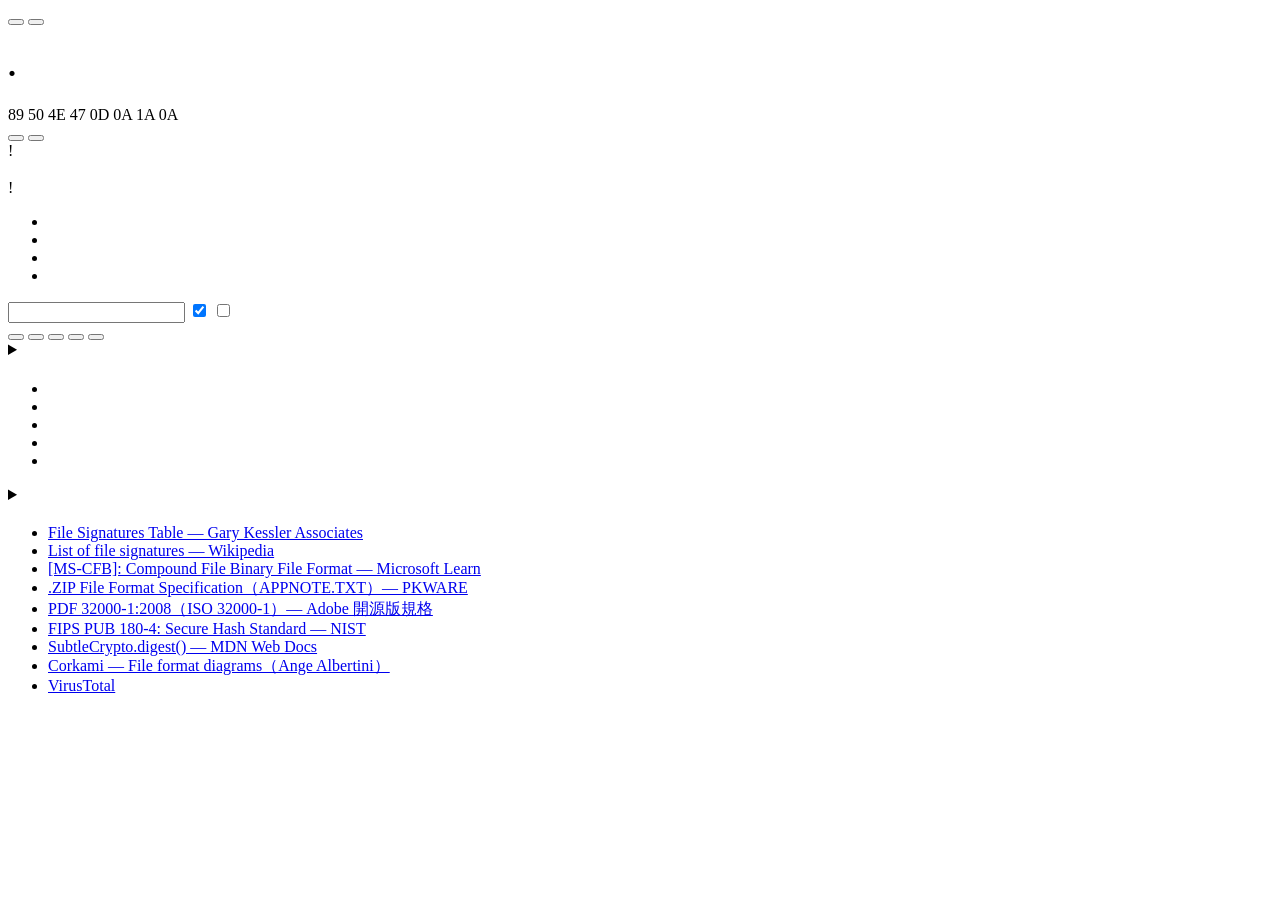
==== index.html @ cc5f7532 "Add files via upload" ====
<!DOCTYPE html>
<html lang="zh-Hant" data-theme="light">
<head>
<meta charset="UTF-8">
<meta name="viewport" content="width=device-width, initial-scale=1.0, viewport-fit=cover">
<title>檔案簽章鑑識台（離線版）</title>
<link rel="icon" type="image/svg+xml" href="assets/favicon.svg">

<!--
  這份工具刻意拆成 index.html / css/styles.css / js/*.js 幾個檔案，
  方便之後維護、除錯或加新格式時只改對應的一個檔案。
  所有檔案都是相對路徑，離線狀態下用瀏覽器直接打開 index.html 就能跑，
  不需要架伺服器，但整個資料夾（含 css/ 與 js/ 子目錄）要保持在一起，
  不要只複製 index.html 出去單獨用。
-->
<link rel="stylesheet" href="css/styles.css">
</head>
<body>
<div class="wrap">

  <header>
    <div class="header-top">
      <div class="tag" data-i18n="app.tag"><span class="dot"></span></div>
      <div class="lang-theme-group">
        <button class="theme-toggle" id="langToggle"></button>
        <button class="theme-toggle" id="themeToggle" data-i18n="theme.light"></button>
      </div>
    </div>
    <h1><span data-i18n="app.title"></span><span class="byte">.</span></h1>
    <p data-i18n-html="app.subtitle"></p>
  </header>

  <noscript>
    <!--
      JavaScript 關閉時，i18n.js 不會執行，t() 也不存在，
      所以這裡沒辦法用 data-i18n 動態翻譯——三種語言只能直接並列寫死。
      這也是唯一一處刻意重複三語言文案的地方。
    -->
    <div class="noscript-warning" role="alert">
      <h2><span aria-hidden="true">⚠</span> 需要啟用 JavaScript / JavaScript required / JavaScript が必要です</h2>
      <div class="lang-block" lang="zh-Hant">
        <span class="lang-tag">繁體中文</span>
        <p>這個工具完全在你的瀏覽器裡執行——讀取檔案位元組、比對簽章、計算 SHA-256 全都需要 JavaScript，沒有它就無法運作。</p>
        <p>請在瀏覽器設定中為本頁啟用 JavaScript 後重新整理。<b>本工具不會上傳你的任何檔案，也不會蒐集任何資料</b>，所有運算都在這台裝置上完成。</p>
      </div>
      <div class="lang-block" lang="en">
        <span class="lang-tag">English</span>
        <p>This tool runs entirely inside your browser — reading file bytes, matching signatures and computing SHA-256 all require JavaScript, and it cannot work without it.</p>
        <p>Please enable JavaScript for this page in your browser settings and reload. <b>This tool never uploads your files and collects no data</b>; everything is computed on this device.</p>
      </div>
      <div class="lang-block" lang="ja">
        <span class="lang-tag">日本語</span>
        <p>このツールはすべてブラウザ内で動作します。ファイルのバイト読み取り、シグネチャ照合、SHA-256 の計算はいずれも JavaScript を必要とするため、無効のままでは動作しません。</p>
        <p>ブラウザの設定でこのページの JavaScript を有効にしてから再読み込みしてください。<b>ファイルがアップロードされることはなく、データの収集も一切行いません</b>。すべての処理はこの端末上で完結します。</p>
      </div>
    </div>
  </noscript>

  <div id="dropzone">
    <span class="icon">89 50 4E 47 0D 0A 1A 0A</span>
    <strong data-i18n="dropzone.title"></strong>
    <span class="sub" data-i18n="dropzone.sub"></span>
    <div class="pickrow">
      <button type="button" id="pickFiles" data-i18n="dropzone.pickFiles"></button>
      <button type="button" id="pickDir" data-i18n="dropzone.pickDir"></button>
    </div>
  </div>
  <input type="file" id="fileInput" multiple hidden>
  <input type="file" id="dirInput" webkitdirectory directory multiple hidden>

  <div class="progress hidden" id="progress"></div>

  <div class="alertbar hidden" id="alertBar" role="alert" aria-live="assertive">
    <span class="ic" aria-hidden="true">!</span>
    <div><h3 id="alertTitle"></h3><p id="alertText"></p></div>
  </div>

  <div class="rename-note">
    <span class="rename-note-icon" aria-hidden="true">!</span>
    <div class="rename-note-body">
      <p class="rename-note-title" data-i18n-html="rename.title"></p>
      <ul class="rename-note-list">
        <li data-i18n-html="rename.li1"></li>
        <li data-i18n-html="rename.li2"></li>
        <li data-i18n-html="rename.li3"></li>
        <li data-i18n-html="rename.li4"></li>
      </ul>
      <p class="rename-note-hint" data-i18n="rename.hint"></p>
      <p class="rename-note-exception" data-i18n-html="rename.exception"></p>
    </div>
  </div>

  <div class="controls hidden" id="controls">
    <div class="ctl-left">
      <input type="text" class="searchbox" id="searchBox" autocomplete="off"
             data-i18n-placeholder="controls.searchPlaceholder" data-i18n-aria-label="controls.searchAriaLabel">
      <label class="filter-label"><input type="checkbox" id="filterToggle" checked><span data-i18n="controls.filterLabel"></span></label>
      <label class="filter-label"><input type="checkbox" id="dupOnly"><span data-i18n="controls.dupOnly"></span></label>
    </div>
    <div class="btnrow">
      <button id="hashAllBtn" data-i18n="btn.hashAll"></button>
      <button id="copyHashBtn" data-i18n="btn.copyHash"></button>
      <button id="csvBtn" data-i18n="btn.csv"></button>
      <button id="downloadBtn" data-i18n="btn.download"></button>
      <button id="clearBtn" data-i18n="btn.clear"></button>
    </div>
  </div>

  <div class="summary hidden" id="summary"></div>

  <div id="tableWrap" class="hidden">
    <table>
      <thead><tr id="theadRow"></tr></thead>
      <tbody id="tbody"></tbody>
    </table>
  </div>

  <details class="a11ysection">
    <summary data-i18n="a11y.summary"></summary>
    <div class="a11y-body">
      <h3 data-i18n="a11y.h.keyboard"></h3>
      <p data-i18n="a11y.p.keyboard"></p>
      <ul>
        <li data-i18n-html="a11y.li.tab"></li>
        <li data-i18n-html="a11y.li.enter"></li>
        <li data-i18n-html="a11y.li.esc"></li>
        <li data-i18n-html="a11y.li.dialogtab"></li>
      </ul>
      <h3 data-i18n="a11y.h.screenreader"></h3>
      <ul>
        <li data-i18n-html="a11y.li.rowaria"></li>
        <li data-i18n-html="a11y.li.alert"></li>
        <li data-i18n-html="a11y.li.toast"></li>
        <li data-i18n-html="a11y.li.dialog"></li>
      </ul>
      <h3 data-i18n="a11y.h.motion"></h3>
      <ul>
        <li data-i18n-html="a11y.li.reducedmotion"></li>
        <li data-i18n-html="a11y.li.theme"></li>
        <li data-i18n-html="a11y.li.zoom"></li>
      </ul>
      <h3 data-i18n="a11y.h.known"></h3>
      <p data-i18n="a11y.p.known"></p>
    </div>
  </details>

  <div class="limitbox">
    <h4 data-i18n="limitbox.title"></h4>
    <ul>
      <li data-i18n-html="limitbox.li1"></li>
      <li data-i18n-html="limitbox.li2"></li>
      <li data-i18n-html="limitbox.li3"></li>
      <li data-i18n-html="limitbox.li4"></li>
      <li data-i18n-html="limitbox.li5"></li>
    </ul>
  </div>

  <p class="note" data-i18n-html="note.body"></p>

  <details class="refsection">
    <summary data-i18n="ref.summary"></summary>
    <p class="ref-intro" data-i18n="ref.intro"></p>
    <div class="ref-tablewrap"><table class="ref-table">
      <thead><tr>
        <th data-i18n="ref.colType"></th><th data-i18n="ref.colFormat"></th>
        <th data-i18n="ref.colExt"></th><th data-i18n="ref.colHex"></th>
      </tr></thead>
      <tbody id="refBody"></tbody>
    </table></div>
  </details>

  <footer class="refs">
    <h2 data-i18n="footer.heading"></h2>
    <ul>
      <li><a href="https://www.garykessler.net/library/file_sigs.html" target="_blank" rel="noopener noreferrer">File Signatures Table — Gary Kessler Associates</a><br><span class="refnote" data-i18n="footer.note.kessler"></span></li>
      <li><a href="https://en.wikipedia.org/wiki/List_of_file_signatures" target="_blank" rel="noopener noreferrer">List of file signatures — Wikipedia</a><br><span class="refnote" data-i18n="footer.note.wiki"></span></li>
      <li><a href="https://learn.microsoft.com/en-us/openspecs/windows_protocols/ms-cfb/" target="_blank" rel="noopener noreferrer">[MS-CFB]: Compound File Binary File Format — Microsoft Learn</a><br><span class="refnote" data-i18n="footer.note.cfb"></span></li>
      <li><a href="https://pkware.cachefly.net/webdocs/casestudies/APPNOTE.TXT" target="_blank" rel="noopener noreferrer">.ZIP File Format Specification（APPNOTE.TXT）— PKWARE</a><br><span class="refnote" data-i18n="footer.note.zip"></span></li>
      <li><a href="https://opensource.adobe.com/dc-acrobat-sdk-docs/pdfstandards/PDF32000_2008.pdf" target="_blank" rel="noopener noreferrer">PDF 32000-1:2008（ISO 32000-1）— Adobe 開源版規格</a><br><span class="refnote" data-i18n="footer.note.pdf"></span></li>
      <li><a href="https://nvlpubs.nist.gov/nistpubs/FIPS/NIST.FIPS.180-4.pdf" target="_blank" rel="noopener noreferrer">FIPS PUB 180-4: Secure Hash Standard — NIST</a><br><span class="refnote" data-i18n="footer.note.sha256"></span></li>
      <li><a href="https://developer.mozilla.org/en-US/docs/Web/API/SubtleCrypto/digest" target="_blank" rel="noopener noreferrer">SubtleCrypto.digest() — MDN Web Docs</a><br><span class="refnote" data-i18n="footer.note.webcrypto"></span></li>
      <li><a href="https://github.com/corkami/pics" target="_blank" rel="noopener noreferrer">Corkami — File format diagrams（Ange Albertini）</a><br><span class="refnote" data-i18n="footer.note.corkami"></span></li>
      <li><a href="https://www.virustotal.com/" target="_blank" rel="noopener noreferrer">VirusTotal</a><br><span class="refnote" data-i18n="footer.note.virustotal"></span></li>
    </ul>
    <p class="built" data-i18n="footer.built"></p>
  </footer>

</div>

<!--
  載入順序很重要：後面的檔案會用到前面檔案定義的函式／資料，
  所有檔案都掛在全域（window）而不是用模組系統，方便直接用瀏覽器打開、
  不需要建置流程；副作用是每個檔案的頂層變數名稱要注意別跟其他檔案撞名。
-->
<script src="js/utils.js"></script>
<script src="js/i18n.js"></script>
<script src="js/sha256.js"></script>
<script src="js/signatures.js"></script>
<script src="js/detectors.js"></script>
<script src="js/preview.js"></script>
<script src="js/reference-table.js"></script>
<script src="js/app.js"></script>
</body>
</html>
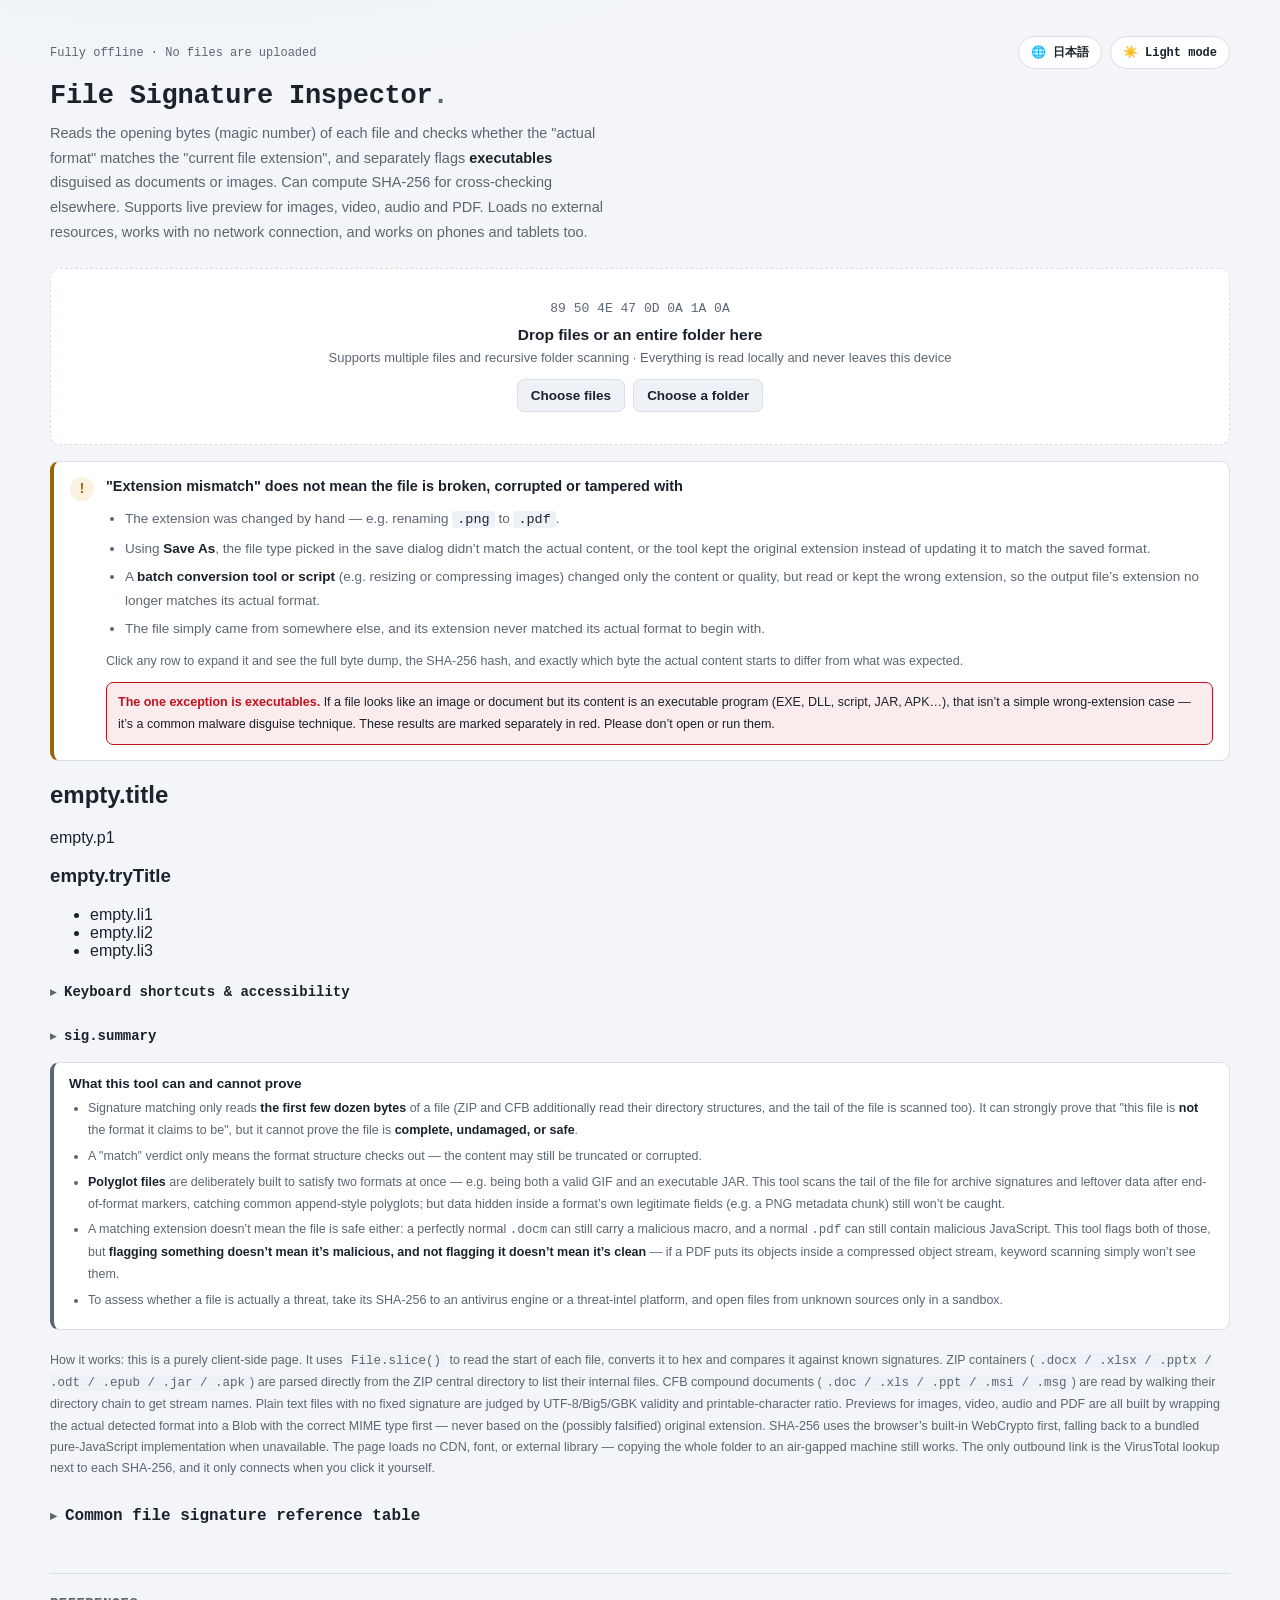
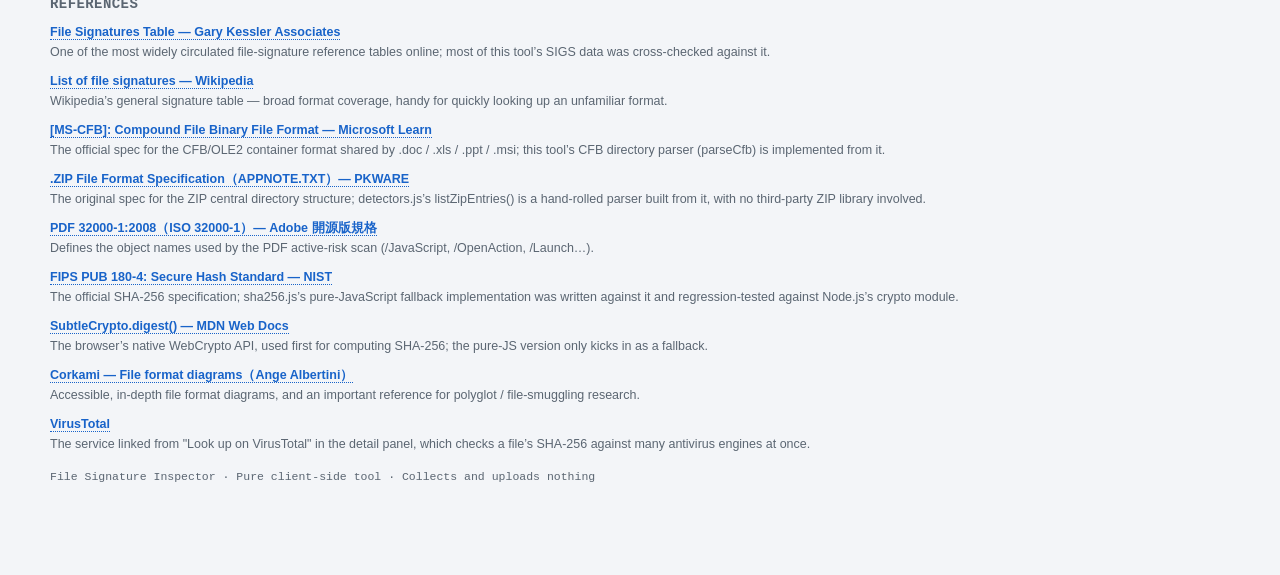
==== commit bab80d3a: "Add files via upload" ====
--- a/index.html
+++ b/index.html
@@ -5,6 +5,47 @@
 <meta name="viewport" content="width=device-width, initial-scale=1.0, viewport-fit=cover">
 <title>檔案簽章鑑識台（離線版）</title>
 <link rel="icon" type="image/svg+xml" href="assets/favicon.svg">
+<link rel="manifest" href="manifest.json">
+<meta name="theme-color" content="#1863c9">
+<!--
+  PWA 安裝與離線快取（manifest.json + service-worker.js）只有在
+  http(s) 情境下才會生效，file:// 開啟時瀏覽器會直接忽略，工具本身
+  不受影響。詳見 manifest.json 開頭的說明與 README「PWA / 安裝」一節。
+-->
+
+<!--
+  Content-Security-Policy：對一個安全用途的工具來說，這是很便宜的加固。
+  - default-src 'none'：預設什麼都不准載，再逐項開放需要的來源
+  - script-src / style-src 'self'：只允許同資料夾下的 .js / .css，
+    杜絕以後不小心引入 CDN，也擋掉注入的行內腳本（本專案沒有行內 script）
+  - worker-src 'self'：SHA-256 與檔案分析都搬到 Web Worker
+    （js/sha256-worker.js、js/detect-worker.js）之後需要的，不然預設會
+    fallback 到 script-src，這裡明講比較清楚
+  - manifest-src 'self'：PWA 的 manifest.json，讓使用者可以「安裝」
+    這個工具（前提是透過 http(s) 提供，見 manifest.json 的說明）
+  - img-src / media-src 'self' blob:：預覽功能會用 URL.createObjectURL()
+    產生 blob: URL 塞進 <img>/<video>/<audio>，所以必須放行 blob:
+  - frame-src blob:：PDF 預覽用 <iframe src="blob:...">
+  - connect-src 'none'：本工具不發任何網路請求，直接全部封死
+  - form-action 'none' / base-uri 'none'：沒有表單，也不需要改變相對路徑基準
+
+  注意：style-src 需要 'unsafe-inline' 是因為 app.js 產生的少數元素帶有
+  行內 style 屬性（例如明細面板裡的 margin 微調）。若要拿掉這一項，
+  得先把那幾處行內 style 改寫成 class。
+-->
+<meta http-equiv="Content-Security-Policy" content="
+  default-src 'none';
+  script-src 'self';
+  worker-src 'self';
+  manifest-src 'self';
+  style-src 'self' 'unsafe-inline';
+  img-src 'self' blob: data:;
+  media-src 'self' blob:;
+  frame-src blob:;
+  connect-src 'none';
+  form-action 'none';
+  base-uri 'none';
+">
 
 <!--
   這份工具刻意拆成 index.html / css/styles.css / js/*.js 幾個檔案，
@@ -64,6 +105,7 @@
       <button type="button" id="pickFiles" data-i18n="dropzone.pickFiles"></button>
       <button type="button" id="pickDir" data-i18n="dropzone.pickDir"></button>
     </div>
+    <span class="drag-count hidden" id="dragCount" aria-live="polite"></span>
   </div>
   <input type="file" id="fileInput" multiple hidden>
   <input type="file" id="dirInput" webkitdirectory directory multiple hidden>
@@ -96,17 +138,36 @@
              data-i18n-placeholder="controls.searchPlaceholder" data-i18n-aria-label="controls.searchAriaLabel">
       <label class="filter-label"><input type="checkbox" id="filterToggle" checked><span data-i18n="controls.filterLabel"></span></label>
       <label class="filter-label"><input type="checkbox" id="dupOnly"><span data-i18n="controls.dupOnly"></span></label>
+      <label class="filter-label"><input type="checkbox" id="hideReviewed"><span data-i18n="controls.hideReviewed"></span></label>
+      <label class="filter-label" id="persistLabel"><input type="checkbox" id="persistReviewed"><span data-i18n="controls.persistReviewed"></span></label>
     </div>
     <div class="btnrow">
+      <button id="undoBtn" data-i18n="btn.undo"></button>
+      <button id="copyLinkBtn" data-i18n="btn.copyLink"></button>
       <button id="hashAllBtn" data-i18n="btn.hashAll"></button>
       <button id="copyHashBtn" data-i18n="btn.copyHash"></button>
       <button id="csvBtn" data-i18n="btn.csv"></button>
+      <button id="jsonBtn" data-i18n="btn.json"></button>
       <button id="downloadBtn" data-i18n="btn.download"></button>
+      <button id="clearStoredBtn" data-i18n="btn.clearStored"></button>
       <button id="clearBtn" data-i18n="btn.clear"></button>
     </div>
   </div>
 
+  <p class="persist-notice hidden" id="persistNotice" data-i18n="persist.notice"></p>
+
   <div class="summary hidden" id="summary"></div>
+
+  <div id="emptyState" class="empty-guide">
+    <h2 data-i18n="empty.title"></h2>
+    <p data-i18n="empty.p1"></p>
+    <h3 data-i18n="empty.tryTitle"></h3>
+    <ul>
+      <li data-i18n-html="empty.li1"></li>
+      <li data-i18n-html="empty.li2"></li>
+      <li data-i18n-html="empty.li3"></li>
+    </ul>
+  </div>
 
   <div id="tableWrap" class="hidden">
     <table>
@@ -114,6 +175,8 @@
       <tbody id="tbody"></tbody>
     </table>
   </div>
+
+  <div id="compareBar" class="hidden" role="status" aria-live="polite"></div>
 
   <details class="a11ysection">
     <summary data-i18n="a11y.summary"></summary>
@@ -126,6 +189,16 @@
         <li data-i18n-html="a11y.li.esc"></li>
         <li data-i18n-html="a11y.li.dialogtab"></li>
       </ul>
+      <h3 data-i18n="kbd.h.shortcuts"></h3>
+      <ul>
+        <li data-i18n-html="kbd.li.slash"></li>
+        <li data-i18n-html="kbd.li.escSearch"></li>
+        <li data-i18n-html="kbd.li.jk"></li>
+        <li data-i18n-html="kbd.li.review"></li>
+        <li data-i18n-html="kbd.li.compare"></li>
+        <li data-i18n-html="kbd.li.undo"></li>
+      </ul>
+      <p data-i18n="kbd.p.note"></p>
       <h3 data-i18n="a11y.h.screenreader"></h3>
       <ul>
         <li data-i18n-html="a11y.li.rowaria"></li>
@@ -141,6 +214,44 @@
       </ul>
       <h3 data-i18n="a11y.h.known"></h3>
       <p data-i18n="a11y.p.known"></p>
+    </div>
+  </details>
+
+  <details class="a11ysection">
+    <summary data-i18n="sig.summary"></summary>
+    <div class="a11y-body sig-body">
+      <p data-i18n="sig.intro"></p>
+      <form id="sigForm" class="sig-form">
+        <label>
+          <span data-i18n="sig.formName"></span>
+          <input type="text" id="sigName" autocomplete="off">
+        </label>
+        <label>
+          <span data-i18n="sig.formExt"></span>
+          <input type="text" id="sigExt" autocomplete="off" placeholder=".cif, .xyz">
+        </label>
+        <label>
+          <span data-i18n="sig.formHex"></span>
+          <input type="text" id="sigHex" autocomplete="off" placeholder="4D5A" class="mono-input">
+        </label>
+        <label>
+          <span data-i18n="sig.formType"></span>
+          <select id="sigType">
+            <option value="doc" data-i18n="kind.doc"></option>
+            <option value="image" data-i18n="kind.image"></option>
+            <option value="text" data-i18n="kind.text"></option>
+            <option value="exec" data-i18n="kind.exec"></option>
+            <option value="other" data-i18n="kind.other"></option>
+          </select>
+        </label>
+        <button type="submit" data-i18n="sig.formAdd"></button>
+      </form>
+      <div id="sigList"></div>
+      <div class="sig-io-row">
+        <button type="button" id="sigExportBtn" data-i18n="sig.export"></button>
+        <button type="button" id="sigImportBtn" data-i18n="sig.import"></button>
+        <input type="file" id="sigImportInput" accept="application/json,.json" hidden>
+      </div>
     </div>
   </details>
 
@@ -198,6 +309,7 @@
 <script src="js/signatures.js"></script>
 <script src="js/detectors.js"></script>
 <script src="js/preview.js"></script>
+<script src="js/compare.js"></script>
 <script src="js/reference-table.js"></script>
 <script src="js/app.js"></script>
 </body>
--- a/css/styles.css
+++ b/css/styles.css
@@ -0,0 +1,621 @@
+/* =============================================================
+   styles.css — 檔案簽章鑑識台 樣式表
+   ---------------------------------------------------------------
+   章節索引（用編輯器搜尋「N. 」可以快速跳過去）：
+     1. 色彩變數（Design Tokens）
+     2. 版面基礎 / Header
+     3. 拖放區與檔案/資料夾選擇按鈕
+     4. 高風險警示橫幅 / 摘要標籤 / 說明區塊
+     5. 控制列（搜尋、篩選、動作按鈕）
+     6. 結果表格
+     7. 展開列的明細面板
+     8. SHA-256 雜湊列 / 燈箱預覽 / 提示訊息
+     9. 頁尾參考資料
+     10. 未啟用 JavaScript 的提示 / 無障礙操作說明
+     11. 動態效果（CSS animation / transition）
+     12. 手機／觸控裝置版面（響應式）
+
+   配色分深色（預設變數）與淺色（html[data-theme="light"] 覆蓋），
+   兩套變數的 key 完全對應，只要動 :root 或 [data-theme="light"]
+   其中一邊，記得也檢查另一邊的對比度。
+   ============================================================= */
+
+  
+/* ============================================================
+   1. 色彩變數（Design Tokens）— 深色為預設，淺色用 [data-theme="light"] 覆蓋
+   ============================================================ */
+:root{
+    --bg:#0d1117; --bg-glow:#14202f; --panel:#12171f; --panel-2:#161c25;
+    --border:#263041; --border-soft:#1c2430; --text:#e6edf3; --muted:#7d8a9c;
+    --img:#5aa9ff; --doc:#e0a53c; --match:#3fb96a; --mismatch:#f0575a;
+    --danger:#ff4d4f; --danger-bg:rgba(255,77,79,.13);
+    --byte-neutral-bg:#1c2430; --byte-match-bg:rgba(63,185,106,.16);
+    --byte-mismatch-bg:rgba(240,87,90,.22); --byte-mismatch-border:#c9484c;
+    --hover:#3a4a63; --shadow:rgba(0,0,0,.55);
+    --mono:ui-monospace,SFMono-Regular,'SF Mono',Menlo,Consolas,'Liberation Mono','Courier New',monospace;
+    --sans:-apple-system,BlinkMacSystemFont,'Segoe UI',Roboto,'Noto Sans TC','PingFang TC','Microsoft JhengHei','Helvetica Neue',Arial,sans-serif;
+  }
+  html[data-theme="light"]{
+    --bg:#f3f5f8; --bg-glow:#e4ecf7; --panel:#ffffff; --panel-2:#eef1f6;
+    --border:#d9dfe7; --border-soft:#e8ecf1; --text:#1a222c; --muted:#5b6672;
+    --img:#1863c9; --doc:#96650a; --match:#1f8a4c; --mismatch:#c62f37;
+    --danger:#c1121f; --danger-bg:rgba(193,18,31,.08);
+    --byte-neutral-bg:#eef1f6; --byte-match-bg:rgba(31,138,76,.12);
+    --byte-mismatch-bg:rgba(198,47,55,.12); --byte-mismatch-border:#c62f37;
+    --hover:#a8b6c8; --shadow:rgba(20,30,45,.28);
+  }
+  
+/* ============================================================
+   2. 版面基礎 / Header
+   ============================================================ */
+*{box-sizing:border-box;}
+  body{
+    margin:0;
+    background:radial-gradient(1200px 500px at 15% -10%,var(--bg-glow) 0%,transparent 60%),var(--bg);
+    color:var(--text); font-family:var(--sans); padding:36px 18px 80px;
+    transition:background .2s,color .2s;
+  }
+  .wrap{max-width:1180px;margin:0 auto;}
+
+  header{margin-bottom:24px;}
+  .header-top{display:flex;align-items:center;justify-content:space-between;gap:12px;flex-wrap:wrap;}
+  .lang-theme-group{display:flex;gap:8px;flex-wrap:wrap;}
+  .tag{display:inline-flex;align-items:center;gap:8px;font-family:var(--mono);font-size:12px;color:var(--muted);margin-bottom:12px;}
+  .tag .dot{width:6px;height:6px;border-radius:50%;background:var(--match);box-shadow:0 0 8px var(--match);}
+  .theme-toggle{
+    font-family:var(--mono);font-size:12px;font-weight:600;border:1px solid var(--border);
+    background:var(--panel);color:var(--text);padding:7px 12px;border-radius:20px;cursor:pointer;
+    margin-bottom:12px;transition:border-color .15s;
+  }
+  .theme-toggle:hover{border-color:var(--hover);}
+  h1{font-family:var(--mono);font-size:27px;font-weight:700;margin:0 0 10px;letter-spacing:-.01em;}
+  h1 .byte{color:var(--muted);}
+  header p{color:var(--muted);font-size:14.5px;line-height:1.7;max-width:70ch;margin:0;}
+  header p b{color:var(--text);}
+
+  
+/* ============================================================
+   3. 拖放區與檔案/資料夾選擇按鈕
+   ============================================================ */
+#dropzone{
+    margin-top:22px;border:1.5px dashed var(--border);border-radius:10px;background:var(--panel);
+    padding:32px 24px;text-align:center;cursor:pointer;transition:border-color .15s;
+  }
+  #dropzone:hover{border-color:var(--hover);}
+  #dropzone.drag{border-color:var(--img);}
+  #dropzone .icon{font-family:var(--mono);font-size:13px;color:var(--muted);display:block;margin-bottom:10px;}
+  #dropzone strong{font-size:15.5px;font-weight:600;}
+  #dropzone span.sub{display:block;margin-top:6px;font-size:13px;color:var(--muted);}
+  .pickrow{display:flex;gap:8px;justify-content:center;margin-top:14px;flex-wrap:wrap;}
+
+  .progress{margin-top:12px;font-family:var(--mono);font-size:12.5px;color:var(--muted);}
+
+  
+/* ============================================================
+   4. 高風險警示橫幅 / 摘要標籤 / 說明區塊
+   ============================================================ */
+.alertbar{
+    margin-top:16px;display:flex;gap:12px;align-items:flex-start;
+    border:1px solid var(--danger);border-left:5px solid var(--danger);
+    background:var(--danger-bg);border-radius:9px;padding:14px 16px;
+  }
+  .alertbar .ic{flex:none;width:24px;height:24px;border-radius:50%;background:var(--danger);color:#fff;display:flex;align-items:center;justify-content:center;font-weight:700;font-size:15px;}
+  .alertbar h3{margin:0 0 5px;font-size:14.5px;font-weight:700;color:var(--danger);}
+  .alertbar p{margin:0;font-size:13px;line-height:1.7;color:var(--text);}
+
+  .summary{display:flex;flex-wrap:wrap;gap:9px;margin-top:16px;}
+  .chip{font-family:var(--mono);font-size:12.5px;border:1px solid var(--border);border-radius:7px;padding:7px 11px;background:var(--panel);color:var(--muted);}
+  .chip b{color:var(--text);font-weight:600;}
+  .chip.img b{color:var(--img);} .chip.doc b{color:var(--doc);}
+  .chip.danger{border-color:var(--danger);} .chip.danger b{color:var(--danger);}
+
+  .rename-note{margin-top:16px;display:flex;gap:12px;border:1px solid var(--border);border-left:4px solid var(--doc);background:var(--panel);border-radius:9px;padding:14px 16px 15px;font-size:13.5px;}
+  .rename-note-icon{flex:none;width:24px;height:24px;border-radius:50%;background:rgba(224,165,60,.16);color:var(--doc);display:flex;align-items:center;justify-content:center;font-family:var(--mono);font-weight:700;font-size:14px;margin-top:1px;}
+  .rename-note-body{min-width:0;}
+  .rename-note-title{margin:0 0 9px;font-weight:700;font-size:14.5px;color:var(--text);line-height:1.5;}
+  .rename-note-list{margin:0 0 10px;padding-left:19px;color:var(--muted);line-height:1.75;}
+  .rename-note-list li{margin-bottom:5px;}
+  .rename-note-list b{color:var(--text);font-weight:600;}
+  .rename-note-list code{font-family:var(--mono);background:var(--panel-2);padding:1px 5px;border-radius:4px;color:var(--text);}
+  .rename-note-hint{margin:0;color:var(--muted);font-size:12.5px;line-height:1.7;}
+  .rename-note-exception{margin:10px 0 0;padding:9px 11px;border-radius:7px;background:var(--danger-bg);border:1px solid var(--danger);font-size:12.5px;line-height:1.7;color:var(--text);}
+  .rename-note-exception b{color:var(--danger);}
+
+  
+/* ============================================================
+   5. 控制列（搜尋、篩選、動作按鈕）
+   ============================================================ */
+.controls{display:flex;align-items:center;justify-content:space-between;flex-wrap:wrap;gap:10px;margin-top:16px;}
+  .ctl-left{display:flex;align-items:center;gap:12px;flex-wrap:wrap;}
+  .filter-label{font-size:13px;color:var(--muted);display:flex;align-items:center;gap:7px;cursor:pointer;}
+  .filter-label input{accent-color:var(--img);}
+  .searchbox{
+    font-family:var(--sans);font-size:13px;padding:7px 11px;border-radius:7px;
+    border:1px solid var(--border);background:var(--panel);color:var(--text);width:190px;
+  }
+  .searchbox:focus{outline:none;border-color:var(--img);}
+  .btnrow{display:flex;gap:8px;flex-wrap:wrap;}
+  button{
+    font-family:var(--sans);font-size:13.5px;font-weight:600;padding:8px 13px;border-radius:7px;
+    border:1px solid var(--border);background:var(--panel-2);color:var(--text);cursor:pointer;transition:border-color .15s;
+  }
+  button:hover{border-color:var(--hover);}
+  button:disabled{opacity:.5;cursor:default;}
+
+  
+/* ============================================================
+   6. 結果表格
+   ============================================================ */
+#tableWrap{margin-top:14px;border:1px solid var(--border);border-radius:10px;overflow:auto;background:var(--panel);}
+  table{width:100%;border-collapse:collapse;font-size:13px;min-width:1080px;}
+  thead th{
+    text-align:left;font-family:var(--mono);font-weight:600;font-size:11.5px;letter-spacing:.02em;
+    color:var(--muted);padding:9px 11px;border-bottom:1px solid var(--border);
+    position:sticky;top:0;background:var(--panel);z-index:2;white-space:nowrap;
+  }
+  thead th.sortable{cursor:pointer;user-select:none;}
+  thead th.sortable:hover{color:var(--img);}
+  thead th .arrow{opacity:.35;margin-left:3px;}
+  thead th.active{color:var(--img);}
+  thead th.active .arrow{opacity:1;}
+  tbody td{padding:8px 11px;border-bottom:1px solid var(--border-soft);vertical-align:middle;}
+  tbody tr.datarow{cursor:pointer;}
+  tbody tr.datarow:hover{background:var(--panel-2);}
+  tbody tr.datarow.danger td{background:var(--danger-bg);}
+  tbody tr.datarow.danger td:first-child{box-shadow:inset 4px 0 0 var(--danger);}
+  td.name{font-weight:500;max-width:230px;overflow:hidden;text-overflow:ellipsis;white-space:nowrap;}
+  td.num{font-family:var(--mono);font-size:12px;color:var(--muted);white-space:nowrap;text-align:right;}
+  td.time{font-family:var(--mono);font-size:11.5px;color:var(--muted);white-space:nowrap;}
+  td.ext{font-family:var(--mono);color:var(--muted);white-space:nowrap;}
+  td.fmt{max-width:200px;}
+  td.preview{width:50px;}
+  .thumb{width:38px;height:38px;border-radius:6px;object-fit:cover;border:1px solid var(--border);display:block;background:var(--panel-2);cursor:zoom-in;}
+  .thumb-placeholder{width:38px;height:38px;border-radius:6px;border:1px dashed var(--border);display:flex;align-items:center;justify-content:center;color:var(--muted);font-size:15px;background:var(--panel-2);}
+  .thumb-placeholder.exec{border:1px solid var(--danger);color:var(--danger);background:var(--danger-bg);}
+  .thumb-placeholder.media{cursor:zoom-in;transition:transform .12s,border-color .15s;}
+  .thumb-placeholder.media:hover{transform:scale(1.08);border-color:var(--img);}
+  .thumb-placeholder.toolarge{border-style:dashed;border-color:var(--doc);color:var(--doc);}
+  .thumb-placeholder.toolarge:hover{border-color:var(--doc);}
+  td.rowaction{width:70px;white-space:nowrap;text-align:right;}
+  .icon-btn{
+    width:24px;height:24px;border-radius:6px;border:1px solid var(--border);background:var(--panel-2);
+    color:var(--muted);font-size:12px;line-height:1;display:inline-flex;align-items:center;justify-content:center;
+    cursor:pointer;padding:0;margin-left:4px;
+  }
+  .icon-btn:hover{border-color:var(--img);color:var(--img);}
+  .icon-btn.rm:hover{border-color:var(--mismatch);color:var(--mismatch);}
+
+  .kind-pill{font-family:var(--mono);font-size:11px;padding:2px 7px;border-radius:5px;display:inline-block;white-space:nowrap;}
+  .kind-pill.img{color:var(--img);background:rgba(90,169,255,.1);}
+  .kind-pill.doc{color:var(--doc);background:rgba(224,165,60,.1);}
+  .kind-pill.text{color:var(--match);background:rgba(63,185,106,.1);}
+  .kind-pill.exec{color:#fff;background:var(--danger);font-weight:700;}
+  .kind-pill.other{color:var(--muted);background:rgba(125,138,156,.1);}
+  .verdict{font-family:var(--mono);font-size:11.5px;font-weight:600;padding:3px 8px;border-radius:5px;white-space:nowrap;display:inline-flex;align-items:center;gap:5px;}
+  .verdict.match{color:var(--match);background:rgba(63,185,106,.12);}
+  .verdict.mismatch{color:var(--mismatch);background:rgba(240,87,90,.12);}
+  .verdict.unknown{color:var(--muted);background:rgba(125,138,156,.1);}
+  .verdict.danger{color:#fff;background:var(--danger);}
+  .chev{font-size:10px;transition:transform .15s;display:inline-block;}
+  .chev.open{transform:rotate(90deg);}
+
+  
+/* ============================================================
+   7. 展開列的明細面板（風險說明、位元組傾印、SHA-256、ZIP/CFB 目錄）
+   ============================================================ */
+tr.detail-row td{padding:0;border-bottom:1px solid var(--border-soft);background:var(--panel-2);}
+  .detail-panel{padding:16px 18px 18px;}
+  .detail-warning{border:1px solid var(--danger);border-left:4px solid var(--danger);background:var(--danger-bg);border-radius:8px;padding:11px 13px;margin:0 0 13px;}
+  .detail-warning.info{border-color:var(--border);border-left-color:var(--doc);background:var(--panel);}
+  .detail-warning h4{margin:0 0 5px;font-size:13.5px;color:var(--danger);font-weight:700;}
+  .detail-warning.info h4{color:var(--doc);}
+  .detail-warning p{margin:0;font-size:12.5px;line-height:1.75;color:var(--text);}
+  .detail-note{font-size:12.5px;line-height:1.75;color:var(--muted);margin:0 0 13px;max-width:82ch;}
+  .detail-note b{color:var(--text);}
+  .dsec{margin-top:15px;}
+  .dsec-title{font-family:var(--mono);font-size:11px;font-weight:700;letter-spacing:.05em;color:var(--muted);margin-bottom:7px;text-transform:uppercase;}
+  .dsec-title-row{display:flex;align-items:center;justify-content:space-between;gap:10px;margin-bottom:7px;}
+  .dsec-title-row .dsec-title{margin-bottom:0;}
+  .kv{display:grid;grid-template-columns:auto 1fr;gap:4px 14px;font-size:12.5px;}
+  .kv dt{color:var(--muted);white-space:nowrap;}
+  .kv dd{margin:0;font-family:var(--mono);word-break:break-all;}
+
+  .hexdump{font-family:var(--mono);font-size:11.5px;line-height:1.65;background:var(--panel);border:1px solid var(--border);border-radius:7px;padding:10px 12px;overflow-x:auto;}
+  .hexdump .off{color:var(--muted);}
+  .hexdump .as{color:var(--muted);}
+  .hexdump .hl{color:var(--mismatch);font-weight:700;}
+
+  .bytegrid-wrap{overflow-x:auto;padding-bottom:2px;}
+  .byterow{display:flex;align-items:center;gap:8px;margin-bottom:6px;}
+  .byterow .rowlabel{font-family:var(--mono);font-size:11px;color:var(--muted);width:112px;flex:none;}
+  .bytecells{display:flex;gap:4px;}
+  .bytecell{font-family:var(--mono);font-size:12px;font-weight:600;width:30px;height:26px;flex:none;display:flex;align-items:center;justify-content:center;border-radius:4px;background:var(--byte-neutral-bg);color:var(--text);border:1px solid transparent;}
+  .bytecell.match{background:var(--byte-match-bg);color:var(--match);}
+  .bytecell.mismatch{background:var(--byte-mismatch-bg);color:var(--mismatch);border-color:var(--byte-mismatch-border);}
+  .bytecell.empty{background:transparent;color:var(--muted);border:1px dashed var(--border);}
+  .legend{display:flex;gap:16px;margin-top:9px;font-size:11.5px;color:var(--muted);flex-wrap:wrap;}
+  .legend span{display:inline-flex;align-items:center;gap:6px;}
+  .legend i{width:12px;height:12px;border-radius:3px;display:inline-block;}
+  .legend i.match{background:var(--byte-match-bg);}
+  .legend i.mismatch{background:var(--byte-mismatch-bg);border:1px solid var(--byte-mismatch-border);}
+  .legend i.empty{border:1px dashed var(--border);}
+
+  
+/* ============================================================
+   8. SHA-256 雜湊列 / 燈箱預覽 / 提示訊息（toast）
+   ============================================================ */
+.hashrow{display:flex;align-items:center;gap:9px;flex-wrap:wrap;}
+  .hashval{font-family:var(--mono);font-size:12px;word-break:break-all;background:var(--panel);border:1px solid var(--border);border-radius:6px;padding:6px 9px;flex:1;min-width:260px;}
+  .minibtn{font-size:12px;padding:6px 10px;border-radius:6px;}
+  .vt-link{font-size:12px;color:var(--img);text-decoration:none;border-bottom:1px dotted var(--img);}
+
+  .lightbox{position:fixed;inset:0;background:rgba(0,0,0,.82);display:flex;align-items:center;justify-content:center;z-index:100;padding:28px;cursor:zoom-out;animation:fadeIn .15s ease-out;}
+  .lightbox-media{max-width:100%;max-height:100%;display:flex;cursor:default;animation:scaleIn .18s ease-out;}
+  .lightbox img,.lightbox video{max-width:92vw;max-height:82vh;border-radius:8px;box-shadow:0 12px 44px var(--shadow);background:#000;display:block;}
+  .lightbox img{background:#fff;}
+  .lightbox-close{
+    position:absolute;top:18px;right:18px;width:38px;height:38px;border-radius:50%;
+    border:1px solid rgba(255,255,255,.35);background:rgba(0,0,0,.4);color:#fff;font-size:16px;
+    cursor:pointer;display:flex;align-items:center;justify-content:center;transition:background .15s,transform .12s;
+  }
+  .lightbox-close:hover{background:rgba(0,0,0,.65);}
+  .lightbox-close:active{transform:scale(.92);}
+  .audio-panel{
+    display:flex;flex-direction:column;align-items:center;gap:16px;
+    background:var(--panel);border-radius:14px;padding:36px 40px;min-width:300px;
+  }
+  .audio-panel .audio-icon{font-size:42px;}
+  .audio-panel audio{width:320px;}
+  .pdf-panel{display:flex;flex-direction:column;align-items:center;gap:10px;width:92vw;max-width:900px;}
+  .pdf-panel iframe{width:100%;height:80vh;border:none;border-radius:8px;background:#fff;}
+  .pdf-panel .vt-link{color:#fff;border-bottom:1px dotted #fff;}
+  .toolarge-panel{
+    display:flex;flex-direction:column;align-items:center;gap:12px;text-align:center;
+    background:var(--panel);border-radius:14px;padding:34px 30px;max-width:360px;
+  }
+  .toolarge-panel .toolarge-icon{font-size:38px;}
+  .toolarge-panel p{margin:0;font-size:13px;line-height:1.7;color:var(--text);}
+  .toolarge-panel p b{color:var(--doc);}
+  .lightbox .cap{position:absolute;bottom:16px;left:0;right:0;text-align:center;color:#e6edf3;font-family:var(--mono);font-size:12.5px;padding:0 20px;}
+
+  .toast{position:fixed;left:50%;bottom:26px;transform:translateX(-50%);background:var(--text);color:var(--bg);font-size:13px;font-weight:600;padding:9px 16px;border-radius:20px;z-index:200;box-shadow:0 6px 20px var(--shadow);}
+
+  .note{margin-top:20px;font-size:12.5px;color:var(--muted);line-height:1.7;}
+  .note code{font-family:var(--mono);background:var(--panel-2);padding:1px 5px;border-radius:4px;}
+  .limitbox{margin-top:14px;border:1px solid var(--border);border-left:4px solid var(--muted);background:var(--panel);border-radius:9px;padding:13px 15px;}
+  .limitbox h4{margin:0 0 7px;font-size:13.5px;font-weight:700;}
+  .limitbox ul{margin:0;padding-left:19px;font-size:12.5px;line-height:1.75;color:var(--muted);}
+  .limitbox li{margin-bottom:4px;}
+  .limitbox b{color:var(--text);}
+
+  .refsection{margin-top:28px;}
+  .refsection summary{font-family:var(--mono);font-size:16px;font-weight:700;color:var(--text);cursor:pointer;list-style:none;display:flex;align-items:center;gap:8px;margin-bottom:8px;user-select:none;}
+  .refsection summary::-webkit-details-marker{display:none;}
+  .refsection summary::before{content:'\25B8';font-size:13px;color:var(--muted);transition:transform .15s;display:inline-block;}
+  .refsection[open] summary::before{transform:rotate(90deg);}
+  .refsection summary:hover,.refsection summary:hover::before{color:var(--img);}
+  .ref-intro{font-size:12.5px;color:var(--muted);line-height:1.7;margin:10px 0 14px;max-width:78ch;}
+  .ref-tablewrap{border:1px solid var(--border);border-radius:10px;overflow:auto;background:var(--panel);}
+  table.ref-table{width:100%;border-collapse:collapse;font-size:13px;min-width:680px;}
+  table.ref-table thead th{text-align:left;font-family:var(--mono);font-weight:600;font-size:11.5px;color:var(--muted);padding:10px 12px;border-bottom:1px solid var(--border);background:var(--panel);}
+  table.ref-table tbody td{padding:9px 12px;border-bottom:1px solid var(--border-soft);vertical-align:top;}
+  table.ref-table tbody tr:hover{background:var(--panel-2);}
+  table.ref-table td.ext{font-family:var(--mono);color:var(--muted);white-space:nowrap;}
+  table.ref-table tr.grouphead td{font-family:var(--mono);font-size:11px;font-weight:700;letter-spacing:.04em;color:var(--muted);background:var(--panel-2);padding:7px 12px;}
+  td.hexref{font-family:var(--mono);font-size:12.5px;white-space:nowrap;}
+  td.hexref .wild{color:var(--muted);opacity:.7;}
+  .hexnote{margin-top:4px;font-family:var(--sans);font-size:11.5px;color:var(--muted);white-space:normal;line-height:1.5;max-width:44ch;}
+
+  .empty-state{padding:26px;text-align:center;color:var(--muted);font-size:13px;}
+  .duptag{
+    display:inline-block;margin-left:6px;font-family:var(--mono);font-size:10.5px;font-weight:700;
+    color:var(--doc);border:1px solid var(--doc);border-radius:4px;padding:0 5px;white-space:nowrap;
+  }
+  tr.moreRow td{background:var(--panel-2);border-bottom:none;}
+  .morebar{
+    display:flex;align-items:center;gap:10px;justify-content:center;
+    padding:10px;font-size:12.5px;color:var(--muted);flex-wrap:wrap;
+  }
+
+  .hidden{display:none !important;}
+
+  /* ============================================================
+     鍵盤焦點樣式
+     ------------------------------------------------------------
+     這幾個元素是「自己加 tabindex/role 做出來的」互動元件（不是原生
+     <button>），瀏覽器預設的焦點樣式在不同瀏覽器上深淺不一，統一補上
+     清楚的焦點外框，讓鍵盤使用者看得到游標在哪一列/哪個縮圖上。
+     ============================================================ */
+  tr.datarow:focus-visible{
+    outline:2px solid var(--img); outline-offset:-2px;
+  }
+  .thumb:focus-visible,
+  .thumb-placeholder.media:focus-visible{
+    outline:2px solid var(--img); outline-offset:2px;
+  }
+  .lightbox-close:focus-visible,
+  button:focus-visible,
+  .icon-btn:focus-visible,
+  .minibtn:focus-visible,
+  .theme-toggle:focus-visible,
+  a:focus-visible{
+    outline:2px solid var(--img); outline-offset:2px;
+  }
+  .refsection summary:focus-visible{
+    outline:2px solid var(--img); outline-offset:2px; border-radius:4px;
+  }
+  ::-webkit-scrollbar{height:9px;width:9px;}
+  ::-webkit-scrollbar-thumb{background:var(--border);border-radius:5px;}
+
+
+/* ============================================================
+   9. 頁尾參考資料（References）
+   ============================================================ */
+footer.refs{
+  margin-top:40px;padding-top:22px;border-top:1px solid var(--border);
+}
+footer.refs h2{
+  font-family:var(--mono);font-size:14px;font-weight:700;margin:0 0 10px;color:var(--muted);
+  letter-spacing:.03em;text-transform:uppercase;
+}
+footer.refs ul{margin:0;padding:0;list-style:none;display:grid;gap:9px;}
+footer.refs li{font-size:12.5px;line-height:1.6;color:var(--muted);}
+footer.refs a{color:var(--img);text-decoration:none;border-bottom:1px dotted var(--img);font-weight:600;}
+footer.refs a:hover{border-bottom-style:solid;}
+footer.refs .refnote{color:var(--muted);}
+footer.refs .built{margin-top:16px;font-family:var(--mono);font-size:11.5px;color:var(--muted);}
+
+/* ============================================================
+   10. 未啟用 JavaScript 的提示 / 無障礙操作說明
+   ============================================================ */
+.noscript-warning{
+  border:2px solid var(--danger);
+  border-left:6px solid var(--danger);
+  background:var(--danger-bg);
+  border-radius:10px;
+  padding:18px 20px;
+  margin:20px 0;
+}
+.noscript-warning h2{
+  margin:0 0 10px; font-size:16px; font-weight:700; color:var(--danger);
+  display:flex; align-items:center; gap:8px;
+}
+.noscript-warning p{ margin:0 0 8px; font-size:13.5px; line-height:1.75; color:var(--text); }
+.noscript-warning p:last-child{ margin-bottom:0; }
+.noscript-warning .lang-block{
+  padding-top:10px; margin-top:10px; border-top:1px dashed var(--border);
+}
+.noscript-warning .lang-tag{
+  font-family:var(--mono); font-size:11px; color:var(--muted);
+  letter-spacing:.05em; display:block; margin-bottom:4px;
+}
+
+.a11ysection{ margin-top:20px; }
+.a11ysection summary{
+  font-family:var(--mono); font-size:14px; font-weight:700; color:var(--text);
+  cursor:pointer; list-style:none; display:flex; align-items:center; gap:8px;
+  user-select:none; padding:4px 0;
+}
+.a11ysection summary::-webkit-details-marker{ display:none; }
+.a11ysection summary::before{
+  content:'\25B8'; font-size:12px; color:var(--muted); display:inline-block; transition:transform .18s ease-out;
+}
+.a11ysection[open] summary::before{ transform:rotate(90deg); }
+.a11ysection summary:hover, .a11ysection summary:hover::before{ color:var(--img); }
+.a11ysection summary:focus-visible{ outline:2px solid var(--img); outline-offset:2px; border-radius:4px; }
+.a11y-body{
+  border:1px solid var(--border); border-left:4px solid var(--match);
+  background:var(--panel); border-radius:9px; padding:14px 16px; margin-top:8px;
+}
+.a11y-body h3{
+  margin:14px 0 7px; font-size:13px; font-weight:700; color:var(--text);
+  font-family:var(--mono); letter-spacing:.02em;
+}
+.a11y-body h3:first-child{ margin-top:0; }
+.a11y-body p{ margin:0 0 8px; font-size:12.5px; line-height:1.75; color:var(--muted); }
+.a11y-body ul{ margin:0 0 8px; padding-left:19px; font-size:12.5px; line-height:1.8; color:var(--muted); }
+.a11y-body li{ margin-bottom:3px; }
+.a11y-body b{ color:var(--text); }
+kbd{
+  font-family:var(--mono); font-size:11px; background:var(--panel-2);
+  border:1px solid var(--border); border-bottom-width:2px; border-radius:4px;
+  padding:1px 6px; color:var(--text); white-space:nowrap;
+}
+
+/* ============================================================
+   11. 動態效果（CSS animation / transition）
+   ------------------------------------------------------------
+   全部用 CSS 內建的 animation／transition 做，不靠 JS 算時間軸。
+   進場動畫用 @keyframes（元素一插入 DOM 就會自動播放一次）；
+   互動回饋（hover/active）用 transition。
+   最後的 prefers-reduced-motion 區塊會在使用者的系統設定裡開了
+   「減少動態效果」時，把所有動畫/轉場都關掉——這是無障礙基本禮貌，
+   不是可有可無的裝飾。
+   ============================================================ */
+@keyframes fadeIn{ from{opacity:0} to{opacity:1} }
+@keyframes fadeInUp{ from{opacity:0; transform:translateY(6px);} to{opacity:1; transform:translateY(0);} }
+@keyframes scaleIn{ from{opacity:0; transform:scale(.94);} to{opacity:1; transform:scale(1);} }
+@keyframes toastIn{ from{opacity:0; transform:translate(-50%,10px);} to{opacity:1; transform:translate(-50%,0);} }
+@keyframes pulseText{ 0%,100%{opacity:.55} 50%{opacity:1} }
+@keyframes floatY{ 0%,100%{transform:translateY(0)} 50%{transform:translateY(-4px)} }
+@keyframes chipPop{ 0%{transform:scale(.92); opacity:0} 60%{transform:scale(1.04)} 100%{transform:scale(1); opacity:1} }
+@keyframes dangerGlow{
+  0%,100%{ box-shadow:0 0 0 0 rgba(255,77,79,0); }
+  50%{ box-shadow:0 0 0 4px rgba(255,77,79,.18); }
+}
+@keyframes barSlide{ from{ background-position:0 0; } to{ background-position:36px 0; } }
+@keyframes expandDown{ from{opacity:0; transform:translateY(-4px);} to{opacity:1; transform:translateY(0);} }
+
+.toast{ animation:toastIn .22s ease-out; }
+.detail-panel{ animation:expandDown .2s ease-out; }
+.alertbar{ animation:fadeInUp .2s ease-out; }
+.chip{ animation:chipPop .22s ease-out; }
+.progress:not(.hidden){ animation:pulseText 1.4s ease-in-out infinite; }
+#dropzone.drag{ animation:pulseText 1s ease-in-out infinite; }
+#dropzone .icon{ animation:floatY 3.4s ease-in-out infinite; }
+
+/* 表格列進場：用 nth-child 做出輕微的階梯延遲，讓一批結果是「刷」進來
+   而不是整塊突然出現。只對前 12 列做延遲，再多就沒有意義且會拖慢感受。 */
+tbody tr.datarow{ animation:fadeInUp .16s ease-out both; }
+tbody tr.datarow:nth-child(1){ animation-delay:0ms; }
+tbody tr.datarow:nth-child(2){ animation-delay:14ms; }
+tbody tr.datarow:nth-child(3){ animation-delay:28ms; }
+tbody tr.datarow:nth-child(4){ animation-delay:42ms; }
+tbody tr.datarow:nth-child(5){ animation-delay:56ms; }
+tbody tr.datarow:nth-child(6){ animation-delay:70ms; }
+tbody tr.datarow:nth-child(7){ animation-delay:84ms; }
+tbody tr.datarow:nth-child(8){ animation-delay:98ms; }
+tbody tr.datarow:nth-child(n+9){ animation-delay:110ms; }
+
+/* 高風險列：非常輕微的呼吸光暈，只跑三次就停，避免變成一直閃的干擾源 */
+tbody tr.datarow.danger{ animation:fadeInUp .16s ease-out both, dangerGlow 1.6s ease-in-out 3; }
+.verdict.danger{ animation:dangerGlow 1.6s ease-in-out 3; }
+
+/* 掃描進度：底下加一條會滑動的斜紋，表示「正在處理但不知道還要多久」 */
+.progress:not(.hidden)::after{
+  content:''; display:block; height:3px; margin-top:7px; border-radius:2px;
+  background:repeating-linear-gradient(115deg,
+    var(--img) 0 10px, transparent 10px 18px, var(--img) 18px 20px, transparent 20px 36px);
+  opacity:.5;
+  animation:barSlide .7s linear infinite;
+}
+
+button,.icon-btn,.minibtn,.theme-toggle{
+  transition:border-color .15s, background-color .15s, color .15s, transform .12s, box-shadow .15s;
+}
+button:active,.icon-btn:active,.minibtn:active,.theme-toggle:active{ transform:scale(.96); }
+.theme-toggle:hover{ transform:translateY(-1px); }
+
+.thumb{ transition:transform .15s, box-shadow .15s; }
+.thumb:hover{ transform:scale(1.06); box-shadow:0 4px 14px var(--shadow); }
+
+/* 表格列的 hover：桌機版用底色，手機卡片版用輕微浮起，兩者感受不同但都不干擾閱讀 */
+tbody tr.datarow{ transition:background-color .13s, border-color .15s, box-shadow .15s, transform .13s; }
+.chip{ transition:border-color .15s, transform .12s; }
+.chip:hover{ transform:translateY(-1px); border-color:var(--hover); }
+
+/* 展開箭頭、對照表折疊箭頭 */
+.chev{ transition:transform .18s ease-out; }
+details.refsection summary::before{ transition:transform .18s ease-out; }
+.refsection summary{ transition:color .15s; }
+
+/* 燈箱背景加一點模糊，讓前景媒體更突出（不支援 backdrop-filter 的瀏覽器
+   會直接忽略這行，仍然有半透明黑底，不影響可用性） */
+.lightbox{ backdrop-filter:blur(3px); -webkit-backdrop-filter:blur(3px); }
+
+/* 主題切換時讓大面積的顏色平滑過渡，而不是瞬間跳色 */
+body, .panel, #tableWrap, tbody tr.datarow, .chip, #dropzone, .rename-note, .limitbox{
+  transition:background-color .2s ease, border-color .2s ease, color .2s ease;
+}
+
+a{ transition:border-bottom-color .15s, color .15s; }
+.searchbox{ transition:border-color .15s, box-shadow .15s; }
+.searchbox:focus{ box-shadow:0 0 0 3px rgba(90,169,255,.15); }
+
+@media (hover:hover){
+  tbody tr.datarow:hover{ border-color:var(--hover); }
+}
+
+@media (prefers-reduced-motion: reduce){
+  *,*::before,*::after{
+    animation-duration:0.001ms !important;
+    animation-iteration-count:1 !important;
+    transition-duration:0.001ms !important;
+    scroll-behavior:auto !important;
+  }
+}
+
+/* ============================================================
+   12. 手機／觸控裝置版面（響應式）
+   ------------------------------------------------------------
+   兩個斷點：
+   - 720px 以下：結果表格從「表格」切換成「卡片列表」
+     （用 data-label 屬性 + ::before{content:attr(data-label)} 補回欄位名稱，
+     這個屬性是 app.js 的 render() 在產生每個 <td> 時就寫好的）
+   - 480px 以下：字級、內距再收斂一次，給小尺寸手機用
+   所有可點擊元素（按鈕、圖示按鈕）在觸控斷點下都放大到至少 36px，
+   符合一般觸控目標的建議最小尺寸。
+   ============================================================ */
+@media (max-width: 720px){
+  body{ padding:22px 12px 60px; }
+  h1{ font-size:22px; }
+  header p{ font-size:13.5px; }
+
+  .header-top{ justify-content:space-between; }
+
+  #dropzone{ padding:24px 14px; }
+  .pickrow button{ flex:1 1 auto; min-height:40px; }
+
+  .controls{ flex-direction:column; align-items:stretch; }
+  .ctl-left{ flex-direction:column; align-items:stretch; gap:10px; }
+  .searchbox{ width:100%; }
+  .btnrow{ display:grid; grid-template-columns:1fr 1fr; gap:8px; }
+  .btnrow button{ width:100%; min-height:40px; }
+
+  .icon-btn{ width:34px; height:34px; }
+  .minibtn{ min-height:34px; padding:7px 12px; }
+
+  /* --- 表格 → 卡片列表 --- */
+  #tableWrap{ border:none; background:transparent; overflow:visible; }
+  table{ min-width:0; }
+  thead{ display:none; }
+  tbody, tr, td{ display:block; width:100%; }
+
+  /* 卡片本身改用 Grid：左欄放縮圖（跨前兩列），右欄放所有欄位。
+     之前是把 td.preview 設成 position:absolute 浮在右上角，但那樣縮圖
+     會脫離文件流，蓋住右側靠右對齊的「大小」「修改時間」等數值——
+     檔名短的時候特別明顯。改用 Grid 之後縮圖有自己的欄位寬度，
+     不會跟任何內容重疊，也不需要再靠 padding-right 硬留空間。 */
+  tbody tr.datarow{
+    border:1px solid var(--border); border-radius:10px; background:var(--panel);
+    margin-bottom:10px; padding:8px 6px;
+    display:grid; grid-template-columns:auto 1fr; column-gap:10px; align-items:start;
+  }
+  tbody tr.datarow.danger{ border-color:var(--danger); }
+  tbody tr.datarow td{
+    border-bottom:none; padding:5px 8px; display:flex; align-items:center;
+    justify-content:space-between; gap:10px; min-height:28px;
+    grid-column:2; width:auto;
+  }
+  td.preview{
+    grid-column:1; grid-row:1 / span 2;
+    padding:4px !important; width:auto; min-height:0;
+    display:flex; align-items:center; justify-content:center;
+  }
+  tbody tr.datarow td[data-label]:not([data-label=""])::before{
+    content:attr(data-label); font-family:var(--mono); font-size:10.5px;
+    color:var(--muted); flex:none; margin-right:10px;
+  }
+  td.name{ font-weight:600; white-space:normal; max-width:none; }
+  td.rowaction{ justify-content:flex-end !important; }
+  td.fmt{ max-width:none; text-align:right; white-space:normal; }
+
+  /* 明細列要橫跨整張卡片，不能只待在 Grid 的右欄 */
+  tr.detail-row{ display:block; }
+  tr.detail-row td{ display:block; padding:0; grid-column:1 / -1; }
+  .detail-panel{ padding:14px; }
+  .kv{ grid-template-columns:1fr; gap:2px 0; }
+  .kv dt{ margin-top:6px; }
+
+  tr.moreRow{ display:block; }
+  tr.moreRow td{ display:block; }
+
+  .lightbox-close{ top:10px; right:10px; }
+  .audio-panel{ padding:26px 20px; min-width:0; width:88vw; }
+  .audio-panel audio{ width:100%; }
+
+  footer.refs ul{ gap:12px; }
+  /* 觸控裝置上 hover 不適用，改用 :active 給按下時的回饋 */
+  tbody tr.datarow:active{ transform:scale(.995); box-shadow:0 2px 10px var(--shadow); }
+}
+
+@media (max-width: 480px){
+  h1{ font-size:19px; }
+  .tag{ font-size:11px; }
+  .rename-note{ flex-direction:column; }
+  .rename-note-icon{ margin-bottom:4px; }
+  .btnrow{ grid-template-columns:1fr; }
+  .summary{ gap:7px; }
+  .chip{ font-size:11.5px; padding:6px 9px; }
+}
+
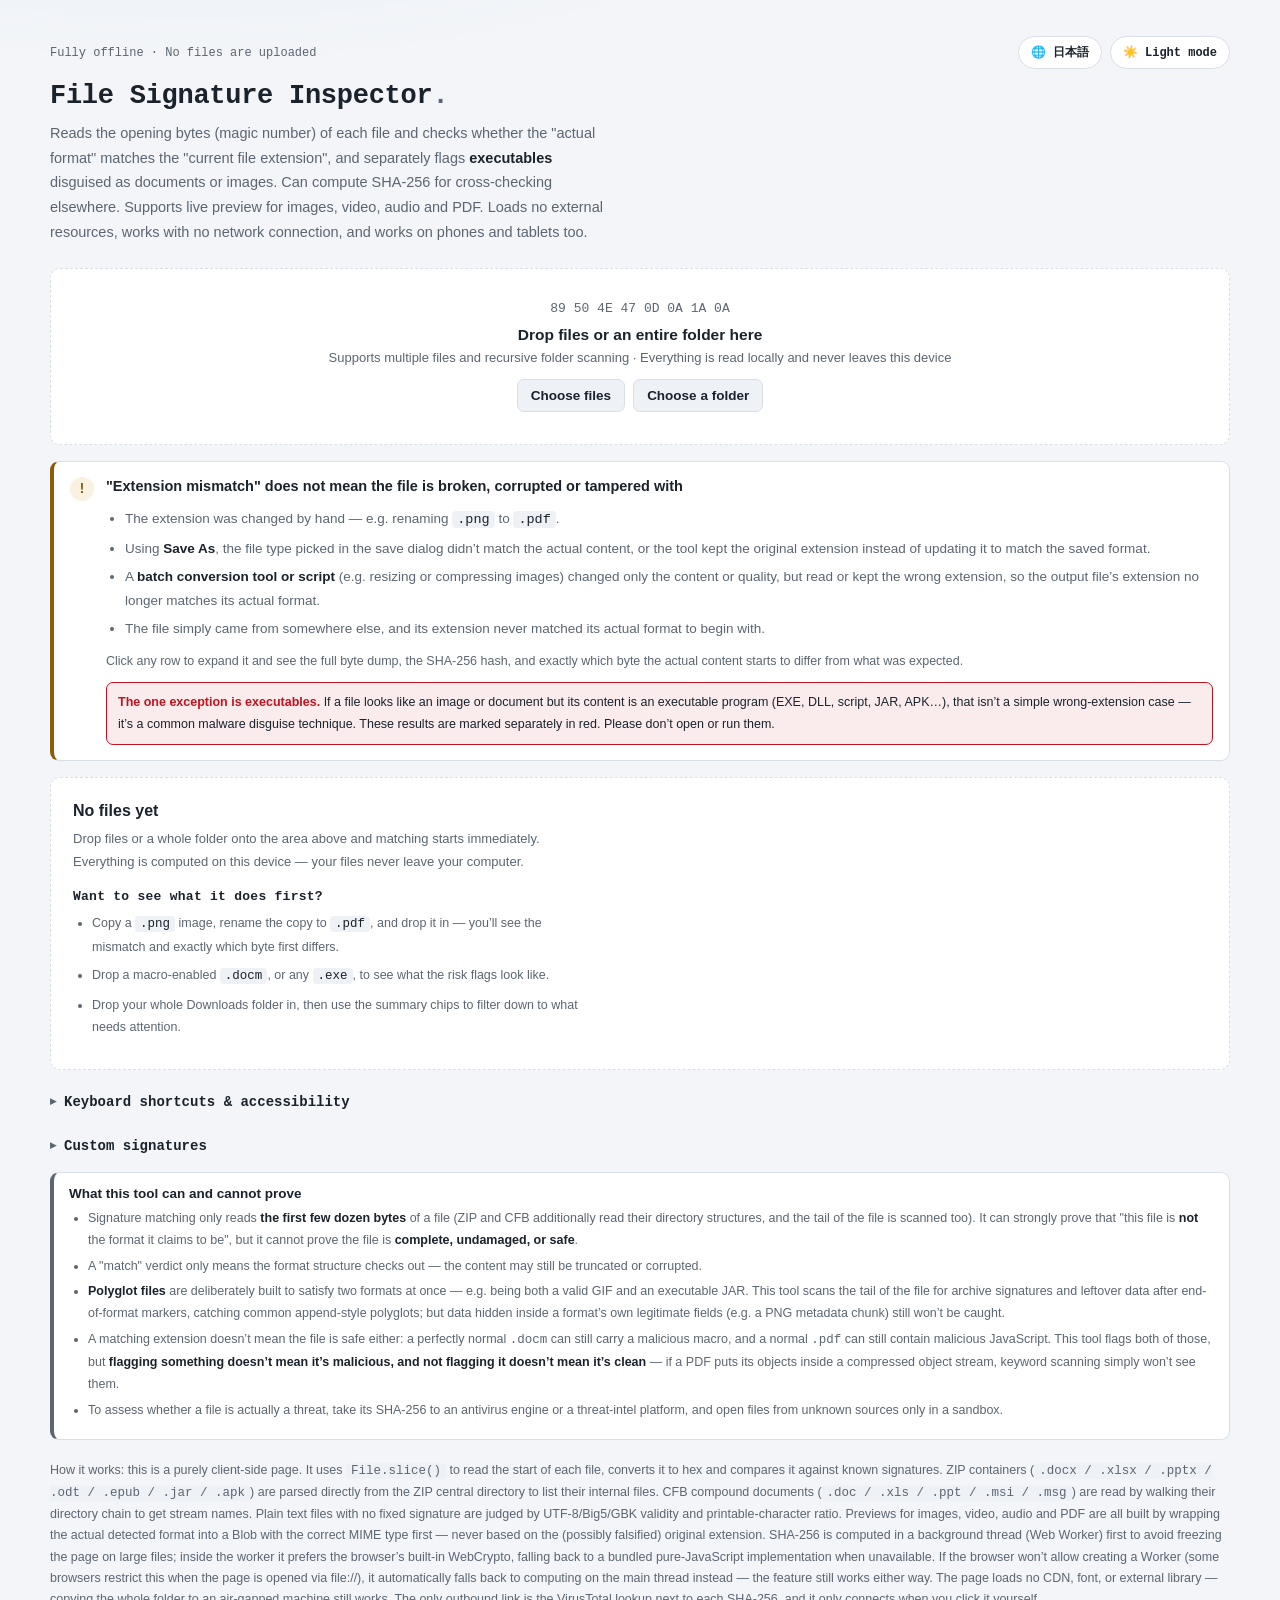
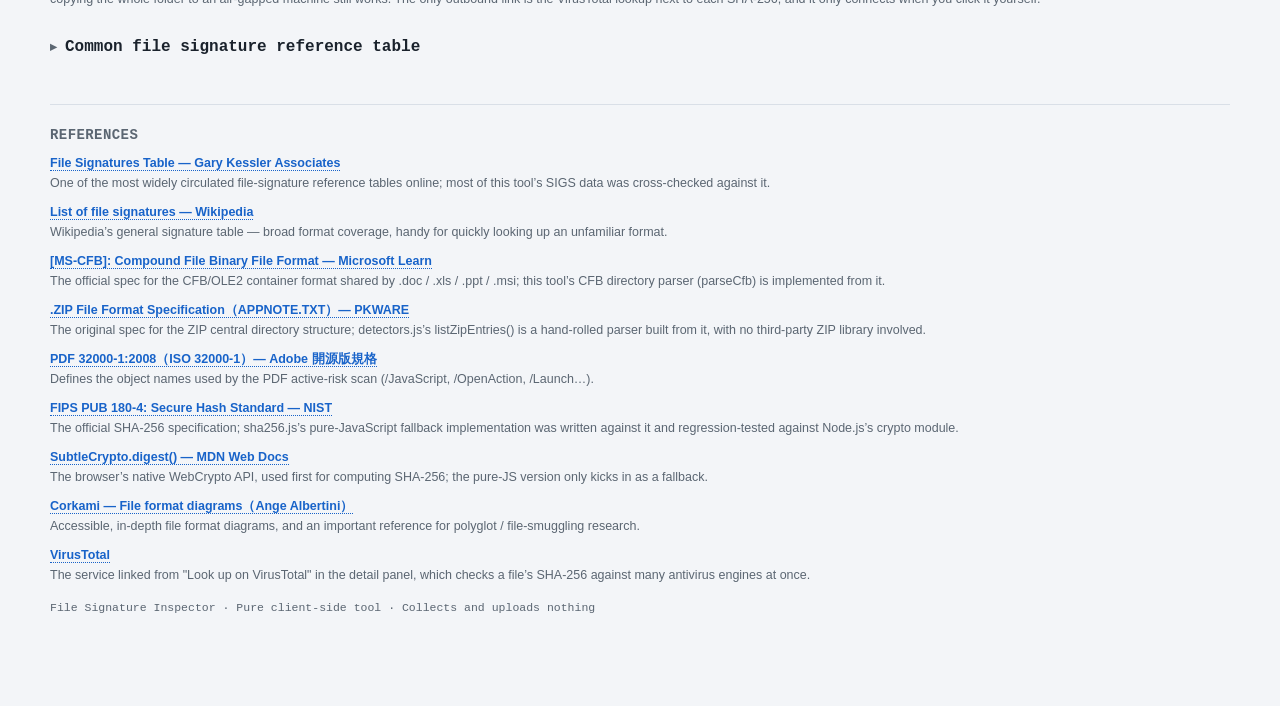
==== commit 66a03f52: "Add encrypted-doc detection, batch rename, simplified Chinese, and more Summary of accumulated work " ====
--- a/index.html
+++ b/index.html
@@ -4,9 +4,51 @@
 <meta charset="UTF-8">
 <meta name="viewport" content="width=device-width, initial-scale=1.0, viewport-fit=cover">
 <title>檔案簽章鑑識台（離線版）</title>
+<meta name="description" content="純前端、完全離線的檔案簽章檢測工具：讀取檔案開頭位元組，比對「實際格式」與「副檔名」是否相符，標示偽裝成文件或圖片的執行檔。支援 SHA-256 雜湊計算、批次掃描與繁體中文／简体中文／English／日本語介面。不需安裝、不需伺服器、不上傳任何檔案。">
+<meta name="robots" content="index, follow">
+<link rel="canonical" href="https://ext.shyetech.com/">
 <link rel="icon" type="image/svg+xml" href="assets/favicon.svg">
 <link rel="manifest" href="manifest.json">
 <meta name="theme-color" content="#1863c9">
+
+<!--
+  SEO：這個工具的所有「內容」（比對結果、參考表）都是使用者拖檔案
+  進來之後才由 JavaScript 動態產生的，搜尋引擎沒有東西可以預先索引；
+  這裡能做、也值得做的只有這幾件事：
+  - description／canonical／OG：讓連結分享與搜尋結果列表顯示正確的
+    標題與說明文字
+  - 根目錄的 robots.txt／sitemap.xml：允許所有爬蟲、指向這個唯一的
+    網址（單頁工具，沒有其他頁面需要收錄）
+  - 刻意不用 JSON-LD 結構化資料：JSON-LD 需要一段行內 <script
+    type="application/ld+json">，但下面的 CSP 明講 script-src 'self'
+    （沒有 'unsafe-inline'），本專案「沒有任何行內 script」是刻意
+    維持的安全性質，不為了 SEO 開這個例外；純 <meta>／<link> 不受
+    script-src 影響，所以還是能做到 description／OG／canonical 這些。
+  - og:image 刻意沒有放：這個專案沒有引用任何外部資源、也沒有圖檔
+    轉檔工具（見下面 CSP 的 connect-src 'none' 與整體「不依賴外部
+    工具」的原則），手上只有 assets/favicon.svg 這個向量圖示，而
+    Facebook／LinkedIn／Twitter 的社群分享預覽普遍不接受 SVG 當
+    og:image（需要固定尺寸的 PNG/JPG，通常 1200×630）。與其放一張
+    在多數平台根本不會顯示的圖，不如先不放；要補的話需要另外設計
+    一張點陣圖，不在這次修改範圍內。
+  - 沒有加 hreflang alternate：hreflang 的設計前提是「不同語言各自
+    有獨立網址」，這個工具的語言切換是純前端狀態（存在 localStorage，
+    不改變網址），三／四種語言共用同一個網址，加了反而是誤導搜尋
+    引擎說有其實不存在的獨立網址版本，所以刻意不加，改用
+    og:locale／og:locale:alternate 表達「這個網址支援多語言」。
+-->
+<meta property="og:type" content="website">
+<meta property="og:title" content="檔案簽章鑑識台（離線版）">
+<meta property="og:description" content="純前端、完全離線的檔案簽章檢測工具：讀取檔案開頭位元組，比對「實際格式」與「副檔名」是否相符，標示偽裝成文件或圖片的執行檔。不上傳任何檔案。">
+<meta property="og:url" content="https://ext.shyetech.com/">
+<meta property="og:locale" content="zh_TW">
+<meta property="og:locale:alternate" content="zh_CN">
+<meta property="og:locale:alternate" content="en_US">
+<meta property="og:locale:alternate" content="ja_JP">
+<meta name="twitter:card" content="summary">
+<meta name="twitter:title" content="檔案簽章鑑識台（離線版）">
+<meta name="twitter:description" content="純前端、完全離線的檔案簽章檢測工具，比對檔案實際格式與副檔名是否相符。">
+
 <!--
   PWA 安裝與離線快取（manifest.json + service-worker.js）只有在
   http(s) 情境下才會生效，file:// 開啟時瀏覽器會直接忽略，工具本身
@@ -78,11 +120,16 @@
       這也是唯一一處刻意重複三語言文案的地方。
     -->
     <div class="noscript-warning" role="alert">
-      <h2><span aria-hidden="true">⚠</span> 需要啟用 JavaScript / JavaScript required / JavaScript が必要です</h2>
+      <h2><span aria-hidden="true">⚠</span> 需要啟用 JavaScript / 需要启用 JavaScript / JavaScript required / JavaScript が必要です</h2>
       <div class="lang-block" lang="zh-Hant">
         <span class="lang-tag">繁體中文</span>
         <p>這個工具完全在你的瀏覽器裡執行——讀取檔案位元組、比對簽章、計算 SHA-256 全都需要 JavaScript，沒有它就無法運作。</p>
         <p>請在瀏覽器設定中為本頁啟用 JavaScript 後重新整理。<b>本工具不會上傳你的任何檔案，也不會蒐集任何資料</b>，所有運算都在這台裝置上完成。</p>
+      </div>
+      <div class="lang-block" lang="zh-Hans">
+        <span class="lang-tag">简体中文</span>
+        <p>这个工具完全在你的浏览器里运行——读取文件字节、比对签名、计算 SHA-256 全都需要 JavaScript，没有它就无法运行。</p>
+        <p>请在浏览器设置中为本页启用 JavaScript 后重新加载。<b>本工具不会上传你的任何文件，也不会收集任何数据</b>，所有运算都在这台设备上完成。</p>
       </div>
       <div class="lang-block" lang="en">
         <span class="lang-tag">English</span>
@@ -149,6 +196,10 @@
       <button id="csvBtn" data-i18n="btn.csv"></button>
       <button id="jsonBtn" data-i18n="btn.json"></button>
       <button id="downloadBtn" data-i18n="btn.download"></button>
+      <button id="fixAllBtn" data-i18n="btn.fixAll" data-i18n-title="btn.fixAllTitle"></button>
+      <button id="exportReviewedBtn" data-i18n="btn.exportReviewed"></button>
+      <button id="importReviewedBtn" data-i18n="btn.importReviewed"></button>
+      <input type="file" id="importReviewedInput" accept="application/json,.json" hidden>
       <button id="clearStoredBtn" data-i18n="btn.clearStored"></button>
       <button id="clearBtn" data-i18n="btn.clear"></button>
     </div>
@@ -246,11 +297,19 @@
         </label>
         <button type="submit" data-i18n="sig.formAdd"></button>
       </form>
+      <div class="sig-testrun">
+        <label class="sig-testrun-label">
+          <span data-i18n="sig.testrunLabel"></span>
+          <input type="file" id="sigTestFile">
+        </label>
+        <p id="sigTestResult" class="sig-testrun-result hidden"></p>
+      </div>
       <div id="sigList"></div>
       <div class="sig-io-row">
         <button type="button" id="sigExportBtn" data-i18n="sig.export"></button>
         <button type="button" id="sigImportBtn" data-i18n="sig.import"></button>
         <input type="file" id="sigImportInput" accept="application/json,.json" hidden>
+        <label class="filter-label"><input type="checkbox" id="sigImportOverwrite"><span data-i18n="sig.importOverwrite"></span></label>
       </div>
     </div>
   </details>
--- a/css/styles.css
+++ b/css/styles.css
@@ -35,10 +35,15 @@
     --mono:ui-monospace,SFMono-Regular,'SF Mono',Menlo,Consolas,'Liberation Mono','Courier New',monospace;
     --sans:-apple-system,BlinkMacSystemFont,'Segoe UI',Roboto,'Noto Sans TC','PingFang TC','Microsoft JhengHei','Helvetica Neue',Arial,sans-serif;
   }
+  /* 淺色主題。--doc 與 --match 原本是 #96650a／#1f8a4c，實測對 --panel-2
+     背景的對比度只有 4.46 與 3.87，低於 WCAG AA 對一般大小文字的 4.5:1 門檻。
+     調深成下面這兩個值之後，對 bg / panel / panel-2 三種背景的最差對比度
+     分別是 5.03 與 4.88，全部達標，而色相幾乎沒有變化。
+     深色主題那一組實測全部 ≥4.88，不需要調整。 */
   html[data-theme="light"]{
     --bg:#f3f5f8; --bg-glow:#e4ecf7; --panel:#ffffff; --panel-2:#eef1f6;
     --border:#d9dfe7; --border-soft:#e8ecf1; --text:#1a222c; --muted:#5b6672;
-    --img:#1863c9; --doc:#96650a; --match:#1f8a4c; --mismatch:#c62f37;
+    --img:#1863c9; --doc:#8c5d08; --match:#18783f; --mismatch:#c62f37;
     --danger:#c1121f; --danger-bg:rgba(193,18,31,.08);
     --byte-neutral-bg:#eef1f6; --byte-match-bg:rgba(31,138,76,.12);
     --byte-mismatch-bg:rgba(198,47,55,.12); --byte-mismatch-border:#c62f37;
@@ -83,6 +88,10 @@
   }
   #dropzone:hover{border-color:var(--hover);}
   #dropzone.drag{border-color:var(--img);}
+  .drag-count{
+    display:block; margin-top:10px; font-family:var(--mono); font-size:12.5px;
+    font-weight:600; color:var(--img); animation:fadeIn .12s ease-out;
+  }
   #dropzone .icon{font-family:var(--mono);font-size:13px;color:var(--muted);display:block;margin-bottom:10px;}
   #dropzone strong{font-size:15.5px;font-weight:600;}
   #dropzone span.sub{display:block;margin-top:6px;font-size:13px;color:var(--muted);}
@@ -247,6 +256,36 @@
 .hashrow{display:flex;align-items:center;gap:9px;flex-wrap:wrap;}
   .hashval{font-family:var(--mono);font-size:12px;word-break:break-all;background:var(--panel);border:1px solid var(--border);border-radius:6px;padding:6px 9px;flex:1;min-width:260px;}
   .minibtn{font-size:12px;padding:6px 10px;border-radius:6px;}
+  .minibtn.primary{ background:var(--img); border-color:var(--img); color:#fff; font-weight:700; }
+  .minibtn.primary:hover{ opacity:.9; }
+  .minibtn.primary:disabled{ opacity:.4; cursor:default; }
+
+  /* --- 差異比對：底部浮動列 + 燈箱內的比對面板 --- */
+  #compareBar{
+    position:sticky; bottom:14px; z-index:5; margin-top:14px;
+    display:flex; align-items:center; gap:12px; flex-wrap:wrap;
+    background:var(--panel); border:1px solid var(--img); border-radius:10px;
+    padding:10px 14px; box-shadow:0 8px 24px var(--shadow);
+    animation:fadeInUp .18s ease-out;
+  }
+  .compare-label{ font-size:12.5px; color:var(--text); flex:1; min-width:180px; }
+  .icon-btn.compare[aria-pressed="true"]{
+    border-color:var(--img); color:var(--img); background:rgba(90,169,255,.12);
+  }
+  .compare-panel{ max-width:820px; width:88vw; }
+  .compare-panel h3{ margin:0 0 12px; font-size:14.5px; color:var(--text); }
+  .compare-range-picker{
+    display:flex; align-items:center; gap:6px; font-size:12.5px; color:var(--muted);
+    margin-bottom:12px;
+  }
+  .compare-range-picker select{
+    font-family:var(--sans); font-size:12.5px; padding:5px 8px; border-radius:6px;
+    border:1px solid var(--border); background:var(--panel); color:var(--text);
+  }
+  .compare-range-picker select:focus{ outline:none; border-color:var(--img); }
+  .compare-kv{ margin-bottom:10px; }
+  .compare-grid .rowlabel{ width:66px; }
+  .compare-capnote{ margin-top:10px; opacity:.8; }
   .vt-link{font-size:12px;color:var(--img);text-decoration:none;border-bottom:1px dotted var(--img);}
 
   .lightbox{position:fixed;inset:0;background:rgba(0,0,0,.82);display:flex;align-items:center;justify-content:center;z-index:100;padding:28px;cursor:zoom-out;animation:fadeIn .15s ease-out;}
@@ -311,6 +350,10 @@
     display:inline-block;margin-left:6px;font-family:var(--mono);font-size:10.5px;font-weight:700;
     color:var(--doc);border:1px solid var(--doc);border-radius:4px;padding:0 5px;white-space:nowrap;
   }
+  .slowtag{
+    display:inline-block;margin-left:6px;font-family:var(--mono);font-size:10.5px;font-weight:700;
+    color:var(--mismatch);border:1px solid var(--mismatch);border-radius:4px;padding:0 5px;white-space:nowrap;
+  }
   tr.moreRow td{background:var(--panel-2);border-bottom:none;}
   .morebar{
     display:flex;align-items:center;gap:10px;justify-content:center;
@@ -365,9 +408,70 @@
 footer.refs .refnote{color:var(--muted);}
 footer.refs .built{margin-top:16px;font-family:var(--mono);font-size:11.5px;color:var(--muted);}
 
+/* --- 空狀態引導（還沒拖入任何檔案時） --- */
+.empty-guide{
+  border:1.5px dashed var(--border); border-radius:10px;
+  padding:24px 22px; margin-top:16px; background:var(--panel);
+  animation:fadeInUp .2s ease-out;
+}
+.empty-guide h2{ margin:0 0 8px; font-size:16px; font-weight:700; color:var(--text); }
+.empty-guide h3{
+  margin:16px 0 8px; font-size:13px; font-weight:700; color:var(--text);
+  font-family:var(--mono); letter-spacing:.02em;
+}
+.empty-guide p{ margin:0; font-size:13px; line-height:1.75; color:var(--muted); max-width:70ch; }
+.empty-guide ul{ margin:0; padding-left:19px; font-size:12.5px; line-height:1.8; color:var(--muted); max-width:74ch; }
+.empty-guide li{ margin-bottom:6px; }
+.empty-guide code{ font-family:var(--mono); background:var(--panel-2); padding:1px 5px; border-radius:4px; color:var(--text); }
+
+/* --- 本機記憶啟用時的說明（唯一會在裝置上留紀錄的功能，講清楚） --- */
+.persist-notice{
+  margin:12px 0 0; padding:10px 13px; border-radius:8px;
+  border:1px solid var(--doc); border-left:4px solid var(--doc);
+  background:var(--panel); font-size:12.5px; line-height:1.7; color:var(--muted);
+  animation:fadeInUp .2s ease-out;
+}
+
 /* ============================================================
    10. 未啟用 JavaScript 的提示 / 無障礙操作說明
    ============================================================ */
+
+/* --- 已檢查（reviewed）標記 --- */
+.icon-btn.review{ font-size:13px; }
+.icon-btn.review[aria-pressed="true"]{
+  border-color:var(--match); color:var(--match); background:var(--byte-match-bg);
+}
+tbody tr.datarow.reviewed td{ opacity:.55; }
+tbody tr.datarow.reviewed td.rowaction{ opacity:1; }
+tbody tr.datarow.reviewed td.name{ text-decoration:line-through; text-decoration-color:var(--muted); }
+tbody tr.datarow.reviewed{ border-left:3px solid var(--match); }
+
+/* --- 摘要 chip 當成篩選器用 --- */
+.chip.clickable{
+  cursor:pointer; user-select:none;
+  border-color:var(--border);
+}
+.chip.clickable:hover{ border-color:var(--img); }
+.chip.clickable:focus-visible{ outline:2px solid var(--img); outline-offset:2px; }
+.chip.clickable[aria-pressed="true"]{
+  border-color:var(--img); background:var(--panel-2);
+  box-shadow:inset 0 0 0 1px var(--img);
+}
+.chip.clickable[aria-pressed="true"]::after{
+  content:' ✕'; font-size:10px; color:var(--img); margin-left:4px;
+}
+
+/* --- 有結果之後，拖放區縮成一條細長的「再拖入更多」 --- */
+#dropzone.compact{
+  padding:12px 16px; display:flex; align-items:center; justify-content:center;
+  gap:12px; flex-wrap:wrap; text-align:left;
+}
+#dropzone.compact .icon,
+#dropzone.compact span.sub{ display:none; }
+#dropzone.compact strong{ font-size:13.5px; font-weight:600; color:var(--muted); }
+#dropzone.compact .pickrow{ margin-top:0; }
+#dropzone.compact .pickrow button{ font-size:12.5px; padding:6px 11px; }
+
 .noscript-warning{
   border:2px solid var(--danger);
   border-left:6px solid var(--danger);
@@ -401,6 +505,59 @@
   content:'\25B8'; font-size:12px; color:var(--muted); display:inline-block; transition:transform .18s ease-out;
 }
 .a11ysection[open] summary::before{ transform:rotate(90deg); }
+
+/* --- 自訂簽章表單 --- */
+.sig-body p{ max-width:none; }
+.sig-form{
+  display:grid; grid-template-columns:1fr 1fr 1fr auto auto; gap:10px; align-items:end;
+  margin:12px 0 14px; padding:12px; background:var(--panel-2); border-radius:8px;
+}
+.sig-form label{ display:flex; flex-direction:column; gap:4px; font-size:11.5px; color:var(--muted); }
+.sig-form input, .sig-form select{
+  font-family:var(--sans); font-size:13px; padding:7px 9px; border-radius:6px;
+  border:1px solid var(--border); background:var(--panel); color:var(--text);
+}
+.sig-form input.mono-input{ font-family:var(--mono); }
+.sig-form input:focus, .sig-form select:focus{ outline:none; border-color:var(--img); }
+.sig-form button{
+  font-family:var(--sans); font-weight:600; font-size:13px; padding:8px 14px;
+  border-radius:6px; border:1px solid var(--img); background:var(--img); color:#fff; cursor:pointer;
+}
+.sig-form-error{
+  grid-column:1 / -1; font-size:12px; color:var(--mismatch); margin-top:-4px;
+}
+.sig-testrun{ margin:0 0 14px; }
+.sig-testrun-label{ display:flex; flex-direction:column; gap:4px; font-size:11.5px; color:var(--muted); max-width:420px; }
+.sig-testrun-result{
+  margin:8px 0 0; padding:8px 10px; border-radius:6px; font-family:var(--mono); font-size:12.5px;
+  background:var(--panel-2); border:1px solid var(--border); color:var(--text);
+}
+.sig-testrun-result.ok{ color:var(--match); border-color:var(--match); }
+.sig-testrun-result.bad{ color:var(--mismatch); border-color:var(--mismatch); }
+.sig-list-empty{ font-size:12.5px; color:var(--muted); font-style:italic; }
+.sig-list-title{ font-family:var(--mono); font-size:11px; font-weight:700; color:var(--muted); margin-bottom:8px; text-transform:uppercase; }
+ul.sig-items{ list-style:none; margin:0; padding:0; display:grid; gap:6px; }
+ul.sig-items li{
+  display:flex; align-items:center; gap:10px; padding:8px 10px;
+  background:var(--panel-2); border-radius:6px; font-size:12.5px;
+}
+ul.sig-items .sig-name{ font-weight:600; color:var(--text); }
+ul.sig-items .sig-meta{ color:var(--muted); font-family:var(--mono); font-size:11.5px; flex:1; }
+ul.sig-items button{
+  flex:none; font-size:11.5px; padding:4px 10px; border-radius:5px;
+  border:1px solid var(--border); background:var(--panel); color:var(--mismatch); cursor:pointer;
+}
+ul.sig-items button:hover{ border-color:var(--mismatch); }
+.sig-io-row{ display:flex; gap:8px; margin-top:12px; }
+.sig-io-row button{
+  font-family:var(--sans); font-size:12.5px; font-weight:600; padding:7px 13px;
+  border-radius:6px; border:1px solid var(--border); background:var(--panel-2); color:var(--text); cursor:pointer;
+}
+.sig-io-row button:hover{ border-color:var(--img); }
+
+@media (max-width: 720px){
+  .sig-form{ grid-template-columns:1fr; }
+}
 .a11ysection summary:hover, .a11ysection summary:hover::before{ color:var(--img); }
 .a11ysection summary:focus-visible{ outline:2px solid var(--img); outline-offset:2px; border-radius:4px; }
 .a11y-body{
